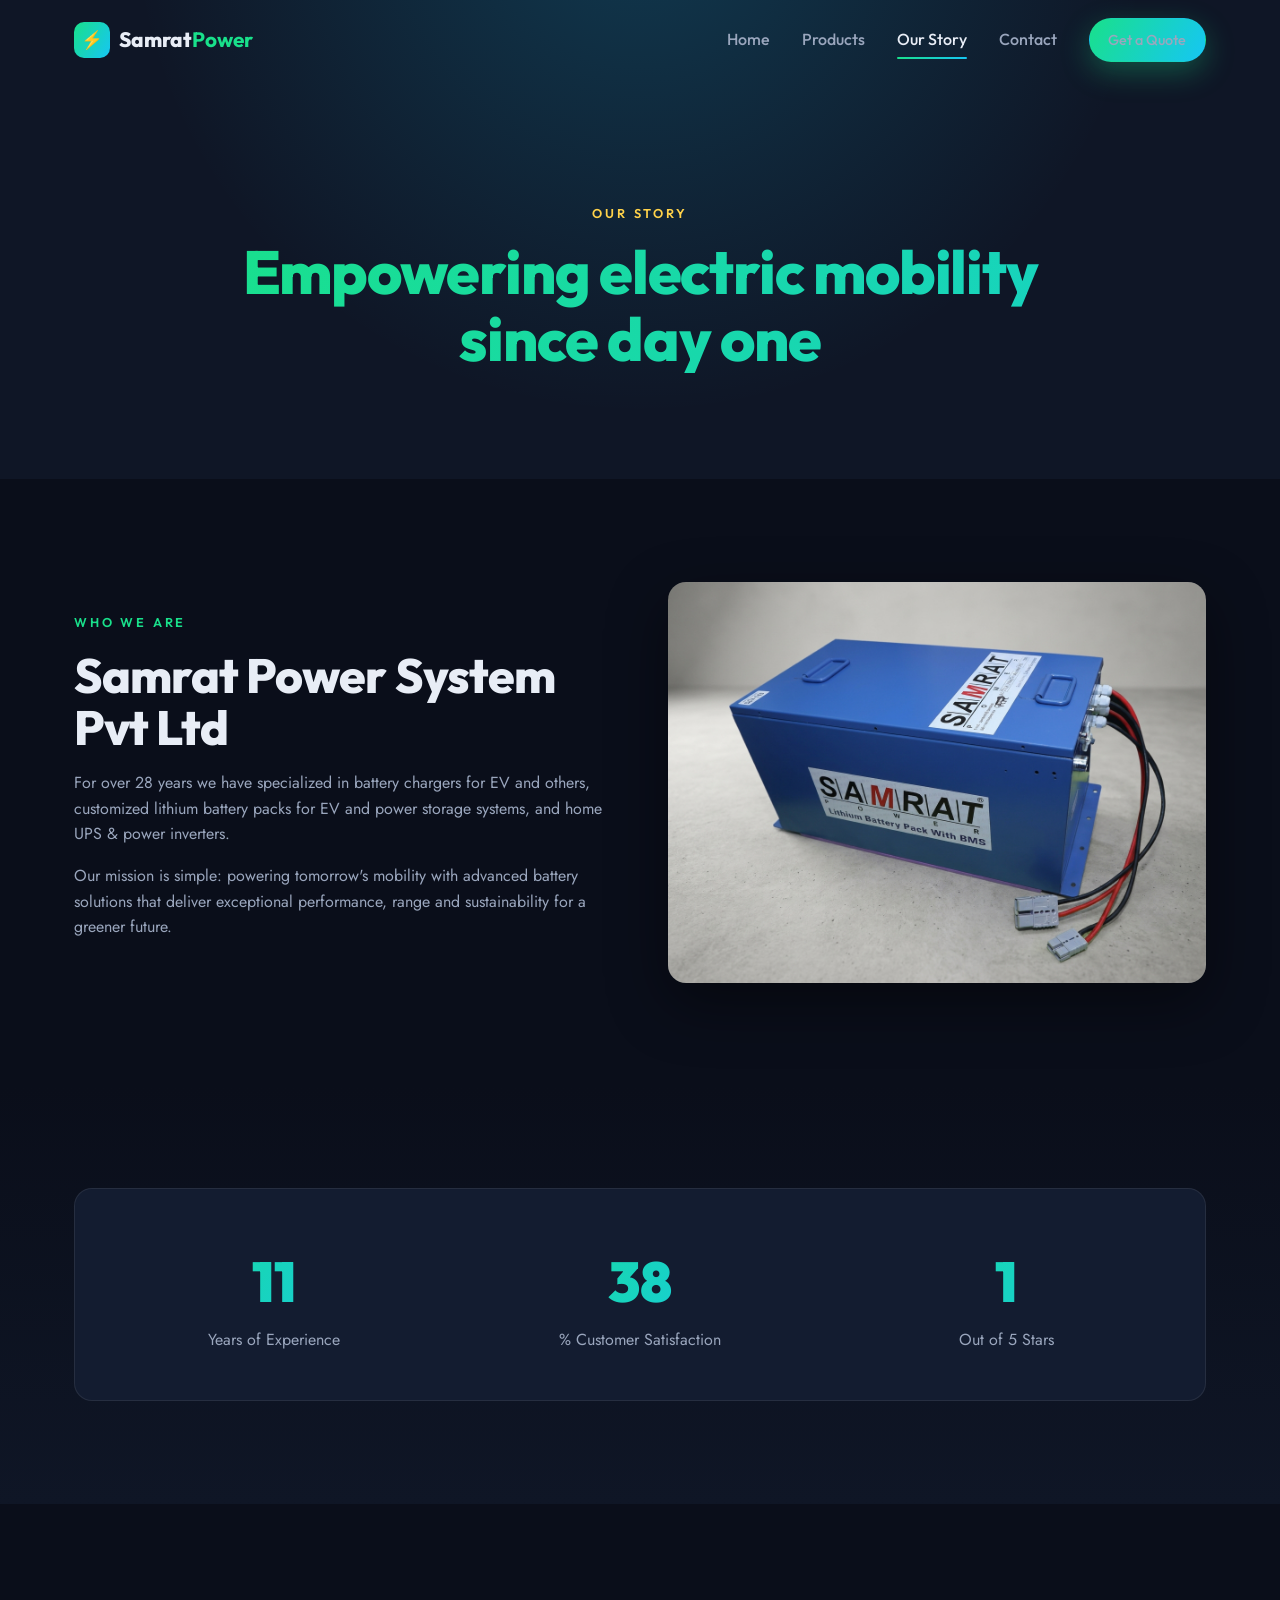
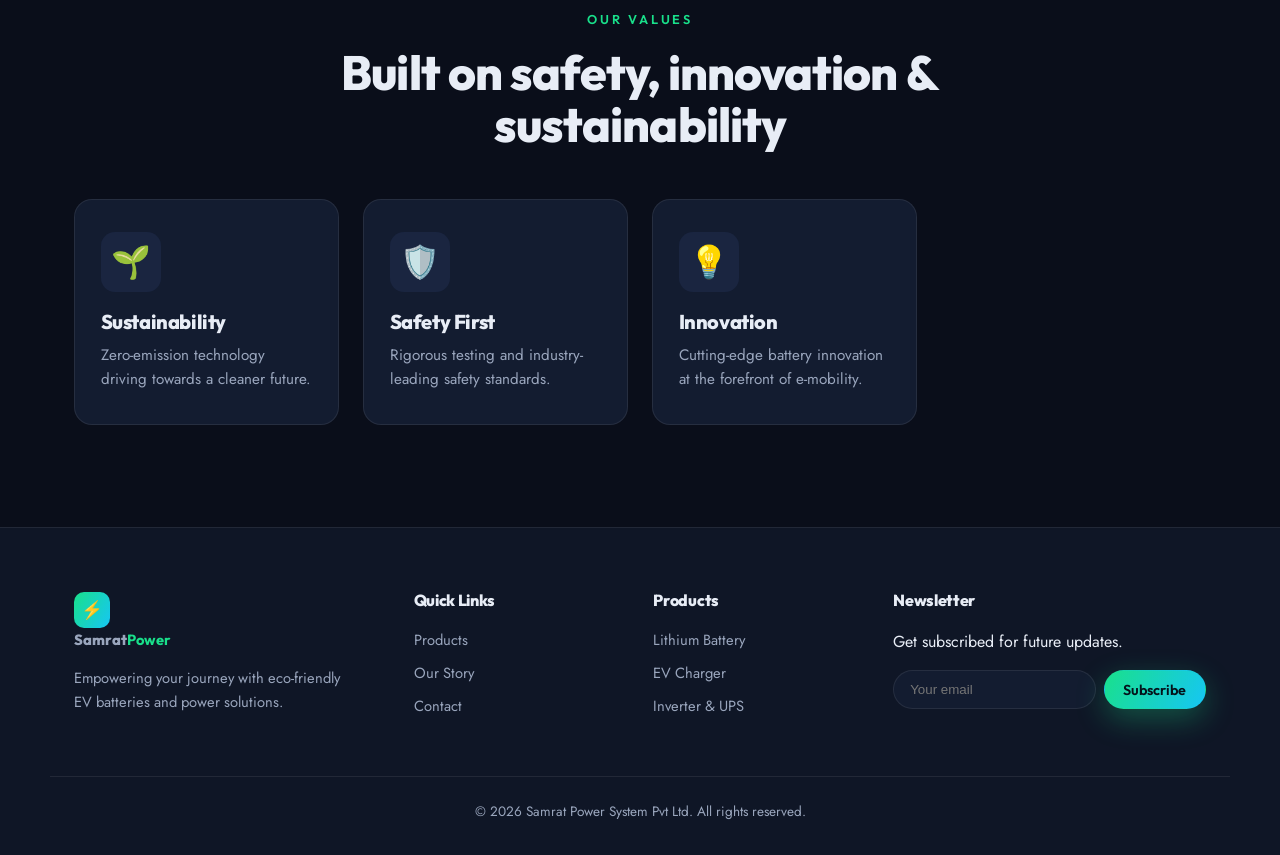
==== about.html @ 5c454dc9 "feat: add pages, product data and interactive JS (RTL gallery, parallax, reveal)" ====
<!DOCTYPE html>
<html lang="en">
<head>
  <meta charset="UTF-8" />
  <meta name="viewport" content="width=device-width, initial-scale=1.0" />
  <meta name="description" content="Our story: 28+ years powering eco-friendly mobility at Samrat Power System Pvt Ltd." />
  <title>Our Story | Samrat Power</title>
  <link rel="preconnect" href="https://fonts.googleapis.com" />
  <link rel="preconnect" href="https://fonts.gstatic.com" crossorigin />
  <link href="https://fonts.googleapis.com/css2?family=Outfit:wght@300;400;500;600;700;800;900&family=Jost:wght@400;500;600;700&display=swap" rel="stylesheet" />
  <link rel="stylesheet" href="assets/css/styles.css" />
</head>
<body data-page="about">
  <div class="scroll-progress" id="scrollProgress"></div>
  <div id="header-mount"></div>
  <main>
    <section class="page-hero">
      <div class="page-hero__bg" data-parallax="0.2"></div>
      <div class="container">
        <span class="eyebrow eyebrow--light reveal">Our Story</span>
        <h1 class="page-hero__title kinetic-line">Empowering electric mobility since day one</h1>
      </div>
    </section>
    <section class="section">
      <div class="container split">
        <div class="split__copy reveal">
          <span class="eyebrow">Who We Are</span>
          <h2 class="section__title">Samrat Power System Pvt Ltd</h2>
          <p>For over 28 years we have specialized in battery chargers for EV and others, customized lithium battery packs for EV and power storage systems, and home UPS &amp; power inverters.</p>
          <p>Our mission is simple: powering tomorrow's mobility with advanced battery solutions that deliver exceptional performance, range and sustainability for a greener future.</p>
        </div>
        <div class="split__visual reveal"><img src="picsdear/Customized_Lithium_Battery_Pack_upto_202606231317.jpeg" alt="Lithium battery pack" loading="lazy" /></div>
      </div>
    </section>
    <section class="section section--alt">
      <div class="container">
        <div class="stats-band reveal">
          <div><strong data-count="28">0</strong><span>Years of Experience</span></div>
          <div><strong data-count="99">0</strong><span>% Customer Satisfaction</span></div>
          <div><strong data-count="5">0</strong><span>Out of 5 Stars</span></div>
        </div>
      </div>
    </section>
    <section class="section">
      <div class="container">
        <div class="section__head reveal"><span class="eyebrow">Our Values</span><h2 class="section__title">Built on safety, innovation &amp; sustainability</h2></div>
        <div class="cards">
          <div class="card reveal"><div class="card__icon">🌱</div><h3>Sustainability</h3><p>Zero-emission technology driving towards a cleaner future.</p></div>
          <div class="card reveal"><div class="card__icon">🛡️</div><h3>Safety First</h3><p>Rigorous testing and industry-leading safety standards.</p></div>
          <div class="card reveal"><div class="card__icon">💡</div><h3>Innovation</h3><p>Cutting-edge battery innovation at the forefront of e-mobility.</p></div>
        </div>
      </div>
    </section>
  </main>
  <div id="footer-mount"></div>
  <script src="assets/js/data.js"></script>
  <script src="assets/js/main.js"></script>
</body>
</html>
---- assets/css/styles.css ----
:root{--bg:#0a0e1a;--bg-2:#0f1626;--surface:#131c30;--surface-2:#1a2540;--line:rgba(255,255,255,.08);--text:#e8edf6;--muted:#9aa6bd;--brand:#19e08b;--brand-2:#16c6f4;--accent:#ffd24a;--grad:linear-gradient(120deg,#19e08b,#16c6f4);--radius:18px;--shadow:0 20px 60px rgba(0,0,0,.45);--maxw:1180px}
*{box-sizing:border-box;margin:0;padding:0}
html{scroll-behavior:smooth}
body{font-family:'Jost',system-ui,sans-serif;background:var(--bg);color:var(--text);line-height:1.6;overflow-x:hidden;-webkit-font-smoothing:antialiased}
h1,h2,h3,h4{font-family:'Outfit',sans-serif;line-height:1.1;font-weight:800;letter-spacing:-.02em}
a{color:inherit;text-decoration:none}
img{max-width:100%;display:block}
.container{width:100%;max-width:var(--maxw);margin:0 auto;padding:0 24px}
.scroll-progress{position:fixed;top:0;left:0;height:3px;width:100%;background:var(--grad);transform:scaleX(0);transform-origin:0 50%;z-index:200}
.btn{display:inline-flex;align-items:center;justify-content:center;gap:.5rem;padding:.95rem 1.7rem;border-radius:999px;font-family:'Outfit';font-weight:600;font-size:1rem;cursor:pointer;border:1px solid transparent;transition:transform .25s,box-shadow .25s,background .25s;will-change:transform}
.btn--sm{padding:.6rem 1.15rem;font-size:.9rem}
.btn--primary{background:var(--grad);color:#04121a;box-shadow:0 10px 30px rgba(25,224,139,.3)}
.btn--primary:hover{transform:translateY(-3px);box-shadow:0 16px 40px rgba(25,224,139,.45)}
.btn--ghost{background:transparent;color:var(--text);border-color:var(--line)}
.btn--ghost:hover{border-color:var(--brand);color:var(--brand);transform:translateY(-3px)}
.eyebrow{display:inline-block;font-family:'Outfit';font-weight:600;font-size:.8rem;letter-spacing:.22em;text-transform:uppercase;color:var(--brand);margin-bottom:1rem}
.eyebrow--light{color:var(--accent)}
.site-header{position:fixed;top:0;left:0;width:100%;z-index:120;padding:1.1rem 0;transition:padding .3s,background .3s,backdrop-filter .3s,border-color .3s;border-bottom:1px solid transparent}
.site-header.scrolled{padding:.6rem 0;background:rgba(10,14,26,.82);backdrop-filter:blur(14px);border-bottom-color:var(--line)}
.site-header__inner{display:flex;align-items:center;justify-content:space-between}
.brand{display:flex;align-items:center;gap:.55rem;font-family:'Outfit';font-weight:800;font-size:1.3rem}
.brand__mark{display:grid;place-items:center;width:36px;height:36px;border-radius:10px;background:var(--grad);color:#04121a;font-size:1.1rem}
.brand__name strong{color:var(--brand)}
.brand--light{color:#fff}
.site-nav{display:flex;align-items:center;gap:2rem}
.site-nav a{font-family:'Outfit';font-weight:500;color:var(--muted);position:relative;transition:color .25s}
.site-nav a:hover,.site-nav a.active{color:var(--text)}
.site-nav a:not(.btn).active::after{content:'';position:absolute;left:0;bottom:-6px;width:100%;height:2px;background:var(--grad);border-radius:2px}
.nav-toggle{display:none;flex-direction:column;gap:5px;background:none;border:0;cursor:pointer;padding:6px}
.nav-toggle span{width:26px;height:2px;background:var(--text);border-radius:2px;transition:.3s}
.nav-toggle.active span:nth-child(1){transform:translateY(7px) rotate(45deg)}
.nav-toggle.active span:nth-child(2){opacity:0}
.nav-toggle.active span:nth-child(3){transform:translateY(-7px) rotate(-45deg)}
.hero{position:relative;min-height:100vh;display:flex;align-items:center;padding:120px 0 60px;overflow:hidden}
.hero__bg{position:absolute;inset:-20% 0;background:radial-gradient(circle at 20% 20%,rgba(25,224,139,.18),transparent 45%),radial-gradient(circle at 80% 30%,rgba(22,198,244,.18),transparent 45%),var(--bg-2);z-index:-2}
.hero__glow{position:absolute;width:600px;height:600px;right:-150px;top:10%;background:var(--grad);filter:blur(140px);opacity:.18;border-radius:50%;z-index:-1;animation:float 9s ease-in-out infinite}
@keyframes float{0%,100%{transform:translateY(0)}50%{transform:translateY(-40px)}}
.hero__inner{display:grid;grid-template-columns:1.1fr .9fr;gap:3rem;align-items:center}
.hero__title{font-size:clamp(2.6rem,6vw,5rem);font-weight:900;margin-bottom:1.4rem}
.hero__title .kinetic{display:block;opacity:0;transform:translateY(40px);animation:kinetic .8s forwards cubic-bezier(.16,1,.3,1)}
.hero__title .kinetic:nth-child(1){animation-delay:.15s}
.hero__title .kinetic:nth-child(2){animation-delay:.32s}
.hero__title .kinetic:nth-child(3){animation-delay:.49s}
.hero__title .accent{background:var(--grad);-webkit-background-clip:text;background-clip:text;-webkit-text-fill-color:transparent}
@keyframes kinetic{to{opacity:1;transform:translateY(0)}}
.hero__lead{font-size:1.15rem;color:var(--muted);max-width:520px;margin-bottom:2rem}
.hero__cta{display:flex;gap:1rem;flex-wrap:wrap;margin-bottom:2.5rem}
.hero__stats{display:flex;gap:2.5rem}
.hero__stats strong{display:block;font-family:'Outfit';font-size:2.2rem;font-weight:800;background:var(--grad);-webkit-background-clip:text;background-clip:text;-webkit-text-fill-color:transparent}
.hero__stats span{font-size:.85rem;color:var(--muted)}
.hero__visual{position:relative}
.hero__img{filter:drop-shadow(0 30px 60px rgba(0,0,0,.5));animation:bob 6s ease-in-out infinite}
@keyframes bob{0%,100%{transform:translateY(0)}50%{transform:translateY(-18px)}}
.hero__marquee{position:absolute;bottom:0;left:0;width:100%;padding:14px 0;border-top:1px solid var(--line);border-bottom:1px solid var(--line);background:rgba(255,255,255,.02);overflow:hidden;white-space:nowrap}
.marquee__track{display:inline-flex;gap:2rem;align-items:center;animation:marquee 22s linear infinite;font-family:'Outfit';font-weight:600;letter-spacing:.08em;color:var(--muted);text-transform:uppercase;font-size:.9rem}
.marquee__track span:nth-child(even){color:var(--brand)}
@keyframes marquee{to{transform:translateX(-50%)}}
.section{padding:clamp(4rem,8vw,7rem) 0}
.section--alt{background:linear-gradient(180deg,var(--bg),var(--bg-2))}
.section__head{max-width:680px;margin:0 auto 3rem;text-align:center}
.section__title{font-size:clamp(1.9rem,4vw,3rem);margin-bottom:1rem}
.section__sub{color:var(--muted);font-size:1.1rem}
.section__foot{text-align:center;margin-top:3rem}
.reveal{opacity:0;transform:translateY(36px);transition:opacity .7s ease,transform .7s cubic-bezier(.16,1,.3,1)}
.reveal.in{opacity:1;transform:none}
.cards{display:grid;grid-template-columns:repeat(4,1fr);gap:1.5rem}
.card{background:var(--surface);border:1px solid var(--line);border-radius:var(--radius);padding:2rem 1.6rem;transition:transform .3s,border-color .3s,box-shadow .3s;position:relative;overflow:hidden}
.card::before{content:'';position:absolute;inset:0;background:var(--grad);opacity:0;transition:opacity .3s;z-index:0}
.card:hover{transform:translateY(-8px);border-color:transparent;box-shadow:var(--shadow)}
.card>*{position:relative;z-index:1}
.card__icon{font-size:2rem;width:60px;height:60px;display:grid;place-items:center;border-radius:14px;background:var(--surface-2);margin-bottom:1.2rem;transition:background .3s}
.card:hover .card__icon{background:rgba(4,18,26,.25)}
.card h3{font-size:1.25rem;margin-bottom:.6rem}
.card p{color:var(--muted);font-size:.95rem;transition:color .3s}
.card:hover p,.card:hover .card__link{color:rgba(4,18,26,.85)}
.card__link{display:inline-block;margin-top:1rem;font-family:'Outfit';font-weight:600;color:var(--brand);font-size:.9rem}
.product-grid{display:grid;grid-template-columns:repeat(3,1fr);gap:1.8rem}
.product-card{background:var(--surface);border:1px solid var(--line);border-radius:var(--radius);overflow:hidden;transition:transform .35s,box-shadow .35s,border-color .35s}
.product-card:hover{transform:translateY(-8px);box-shadow:var(--shadow);border-color:rgba(25,224,139,.4)}
.product-card__media{position:relative;aspect-ratio:4/3;overflow:hidden;background:#fff}
.product-card__media img{width:100%;height:100%;object-fit:cover;transition:transform .6s cubic-bezier(.16,1,.3,1)}
.product-card:hover .product-card__media img{transform:scale(1.08)}
.product-card__badge{position:absolute;top:12px;left:12px;background:rgba(10,14,26,.7);backdrop-filter:blur(6px);color:var(--brand);font-family:'Outfit';font-weight:600;font-size:.72rem;letter-spacing:.05em;padding:.35rem .75rem;border-radius:999px;border:1px solid var(--line)}
.product-card__body{padding:1.5rem}
.product-card__body h3{font-size:1.2rem;margin-bottom:.5rem}
.product-card__body p{color:var(--muted);font-size:.9rem;margin-bottom:1.2rem;display:-webkit-box;-webkit-line-clamp:3;-webkit-box-orient:vertical;overflow:hidden}
.filters{display:flex;flex-wrap:wrap;gap:.75rem;justify-content:center;margin-bottom:3rem}
.chip{font-family:'Outfit';font-weight:500;background:var(--surface);border:1px solid var(--line);color:var(--muted);padding:.6rem 1.3rem;border-radius:999px;cursor:pointer;transition:.25s}
.chip:hover{color:var(--text);border-color:var(--brand)}
.chip.active{background:var(--grad);color:#04121a;border-color:transparent;font-weight:600}
.page-hero{position:relative;padding:200px 0 90px;text-align:center;overflow:hidden}
.page-hero__bg{position:absolute;inset:-20% 0;background:radial-gradient(circle at 50% 0,rgba(22,198,244,.2),transparent 55%),var(--bg-2);z-index:-1}
.page-hero__title{font-size:clamp(2.2rem,5vw,3.8rem);margin:0 auto 1rem;max-width:900px}
.page-hero p{color:var(--muted);max-width:600px;margin:0 auto;font-size:1.1rem}
.kinetic-line{background:var(--grad);-webkit-background-clip:text;background-clip:text;-webkit-text-fill-color:transparent;background-size:200% auto;animation:shine 5s linear infinite}
@keyframes shine{to{background-position:200% center}}
.banner{position:relative;padding:clamp(5rem,10vw,9rem) 0;text-align:center;overflow:hidden}
.banner__bg{position:absolute;inset:-25% 0;background:linear-gradient(135deg,#04121a,#0a2b22),radial-gradient(circle at 70% 30%,rgba(25,224,139,.3),transparent 50%);z-index:-1}
.banner__inner{max-width:760px;margin:0 auto}
.banner__title{font-size:clamp(1.8rem,4vw,3rem);margin-bottom:1rem}
.banner p{color:var(--muted);font-size:1.1rem}
.split{display:grid;grid-template-columns:1fr 1fr;gap:3.5rem;align-items:center}
.split__visual img{border-radius:var(--radius);box-shadow:var(--shadow);width:100%}
.split__copy p{color:var(--muted);margin-bottom:1rem}
.split__copy .section__title{text-align:left}
.stats-band{display:grid;grid-template-columns:repeat(3,1fr);gap:2rem;text-align:center;background:var(--surface);border:1px solid var(--line);border-radius:var(--radius);padding:3rem 2rem}
.stats-band strong{display:block;font-family:'Outfit';font-size:clamp(2.5rem,5vw,3.5rem);font-weight:900;background:var(--grad);-webkit-background-clip:text;background-clip:text;-webkit-text-fill-color:transparent}
.stats-band span{color:var(--muted)}
.reviews-track{display:flex;gap:1.5rem;overflow:hidden;-webkit-mask-image:linear-gradient(90deg,transparent,#000 8%,#000 92%,transparent);mask-image:linear-gradient(90deg,transparent,#000 8%,#000 92%,transparent)}
.reviews-track:hover figure{animation-play-state:paused}
.review{flex:0 0 360px;max-width:85vw;background:var(--surface);border:1px solid var(--line);border-radius:var(--radius);padding:2rem;animation:reviewScroll 36s linear infinite}
@keyframes reviewScroll{to{transform:translateX(calc(-1 * (360px + 1.5rem) * 5))}}
.review__stars{color:var(--accent);letter-spacing:.1em;margin-bottom:1rem;font-size:1.1rem}
.review blockquote{color:var(--text);font-size:.98rem;margin-bottom:1.3rem}
.review figcaption strong{display:block;font-family:'Outfit'}
.review figcaption span{color:var(--muted);font-size:.85rem}
.contact-list{list-style:none;margin-top:1.5rem;display:grid;gap:1.1rem}
.contact-list li{display:flex;align-items:center;gap:1rem;color:var(--muted)}
.contact-list a:hover{color:var(--brand)}
.contact-list__ic{width:44px;height:44px;display:grid;place-items:center;background:var(--surface);border:1px solid var(--line);border-radius:12px;font-size:1.1rem}
.form{background:var(--surface);border:1px solid var(--line);border-radius:var(--radius);padding:2rem}
.form__row{margin-bottom:1.1rem}
.form label{display:block;font-family:'Outfit';font-size:.85rem;color:var(--muted);margin-bottom:.4rem}
.form input,.form textarea{width:100%;background:var(--bg-2);border:1px solid var(--line);border-radius:12px;padding:.85rem 1rem;color:var(--text);font-family:inherit;font-size:1rem;transition:border-color .25s}
.form input:focus,.form textarea:focus{outline:none;border-color:var(--brand)}
.form__note{color:var(--brand);margin-top:1rem;font-family:'Outfit'}
.modal{position:fixed;inset:0;z-index:300;display:none}
.modal.open{display:block}
.modal__overlay{position:absolute;inset:0;background:rgba(4,7,15,.8);backdrop-filter:blur(6px)}
.modal__dialog{position:relative;max-width:1000px;width:92%;margin:6vh auto;background:var(--surface);border:1px solid var(--line);border-radius:24px;box-shadow:var(--shadow);max-height:88vh;overflow:hidden;animation:pop .4s cubic-bezier(.16,1,.3,1)}
@keyframes pop{from{opacity:0;transform:translateY(30px) scale(.97)}to{opacity:1;transform:none}}
.modal__close{position:absolute;top:14px;right:16px;z-index:5;width:40px;height:40px;border-radius:50%;border:1px solid var(--line);background:rgba(10,14,26,.6);color:#fff;font-size:1.4rem;cursor:pointer;transition:.25s}
.modal__close:hover{background:var(--brand);color:#04121a;transform:rotate(90deg)}
.modal__body{display:grid;grid-template-columns:1.2fr .8fr}
.gallery{position:relative;overflow:hidden;background:#fff}
.gallery::before,.gallery::after{content:'';position:absolute;top:0;bottom:0;width:60px;z-index:2;pointer-events:none}
.gallery::before{left:0;background:linear-gradient(90deg,rgba(255,255,255,.9),transparent)}
.gallery::after{right:0;background:linear-gradient(270deg,rgba(255,255,255,.9),transparent)}
.gallery__track{display:flex;height:100%;will-change:transform}
.gallery__item{flex:0 0 auto;width:300px;height:100%;min-height:380px}
.gallery__item img{width:100%;height:100%;object-fit:cover}
.modal__info{padding:2.2rem;overflow-y:auto}
.modal__info h2{font-size:1.6rem;margin-bottom:.8rem}
.modal__info>p{color:var(--muted);margin-bottom:1.3rem}
.modal__specs{list-style:none;display:grid;gap:.6rem;margin-bottom:1.6rem}
.modal__specs li{padding-left:1.5rem;position:relative;color:var(--text);font-size:.92rem}
.modal__specs li::before{content:'✓';position:absolute;left:0;color:var(--brand);font-weight:700}
.site-footer{background:var(--bg-2);border-top:1px solid var(--line);padding:4rem 0 2rem}
.site-footer__grid{display:grid;grid-template-columns:1.5fr 1fr 1fr 1.5fr;gap:2.5rem}
.site-footer h4{font-size:1rem;margin-bottom:1.2rem;color:var(--text)}
.site-footer a{display:block;color:var(--muted);margin-bottom:.6rem;font-size:.92rem;transition:color .2s}
.site-footer a:hover{color:var(--brand)}
.site-footer__brand p{color:var(--muted);font-size:.92rem;margin-top:1rem;max-width:280px}
.site-footer__brand a{margin-bottom:0}
.sub-form{display:flex;gap:.5rem;margin-top:1rem}
.sub-form input{flex:1;min-width:0;background:var(--surface);border:1px solid var(--line);border-radius:999px;padding:.65rem 1rem;color:var(--text)}
.sub-form input:focus{outline:none;border-color:var(--brand)}
.site-footer__bottom{margin-top:3rem;padding-top:1.5rem;border-top:1px solid var(--line);color:var(--muted);font-size:.85rem;text-align:center}
@media(max-width:980px){.hero__inner{grid-template-columns:1fr;text-align:center}.hero__copy{order:2}.hero__visual{order:1;max-width:420px;margin:0 auto}.hero__cta,.hero__stats{justify-content:center}.cards{grid-template-columns:repeat(2,1fr)}.product-grid{grid-template-columns:repeat(2,1fr)}.split{grid-template-columns:1fr}.split__copy .section__title{text-align:center}.split__copy{text-align:center}.modal__body{grid-template-columns:1fr}.gallery__item{min-height:300px}.site-footer__grid{grid-template-columns:1fr 1fr}}
@media(max-width:640px){.nav-toggle{display:flex}.site-nav{position:fixed;inset:0 0 0 auto;width:min(78%,320px);flex-direction:column;align-items:flex-start;justify-content:center;gap:1.6rem;background:var(--bg-2);padding:2rem;transform:translateX(100%);transition:transform .35s cubic-bezier(.16,1,.3,1);border-left:1px solid var(--line)}.site-nav.open{transform:none;box-shadow:var(--shadow)}.cards,.product-grid,.stats-band,.site-footer__grid{grid-template-columns:1fr}.hero__stats{gap:1.5rem}.hero{padding-top:140px}.review{flex-basis:300px}}
@media(prefers-reduced-motion:reduce){*{animation:none!important;transition:none!important}.reveal{opacity:1;transform:none}.hero__title .kinetic{opacity:1;transform:none}}
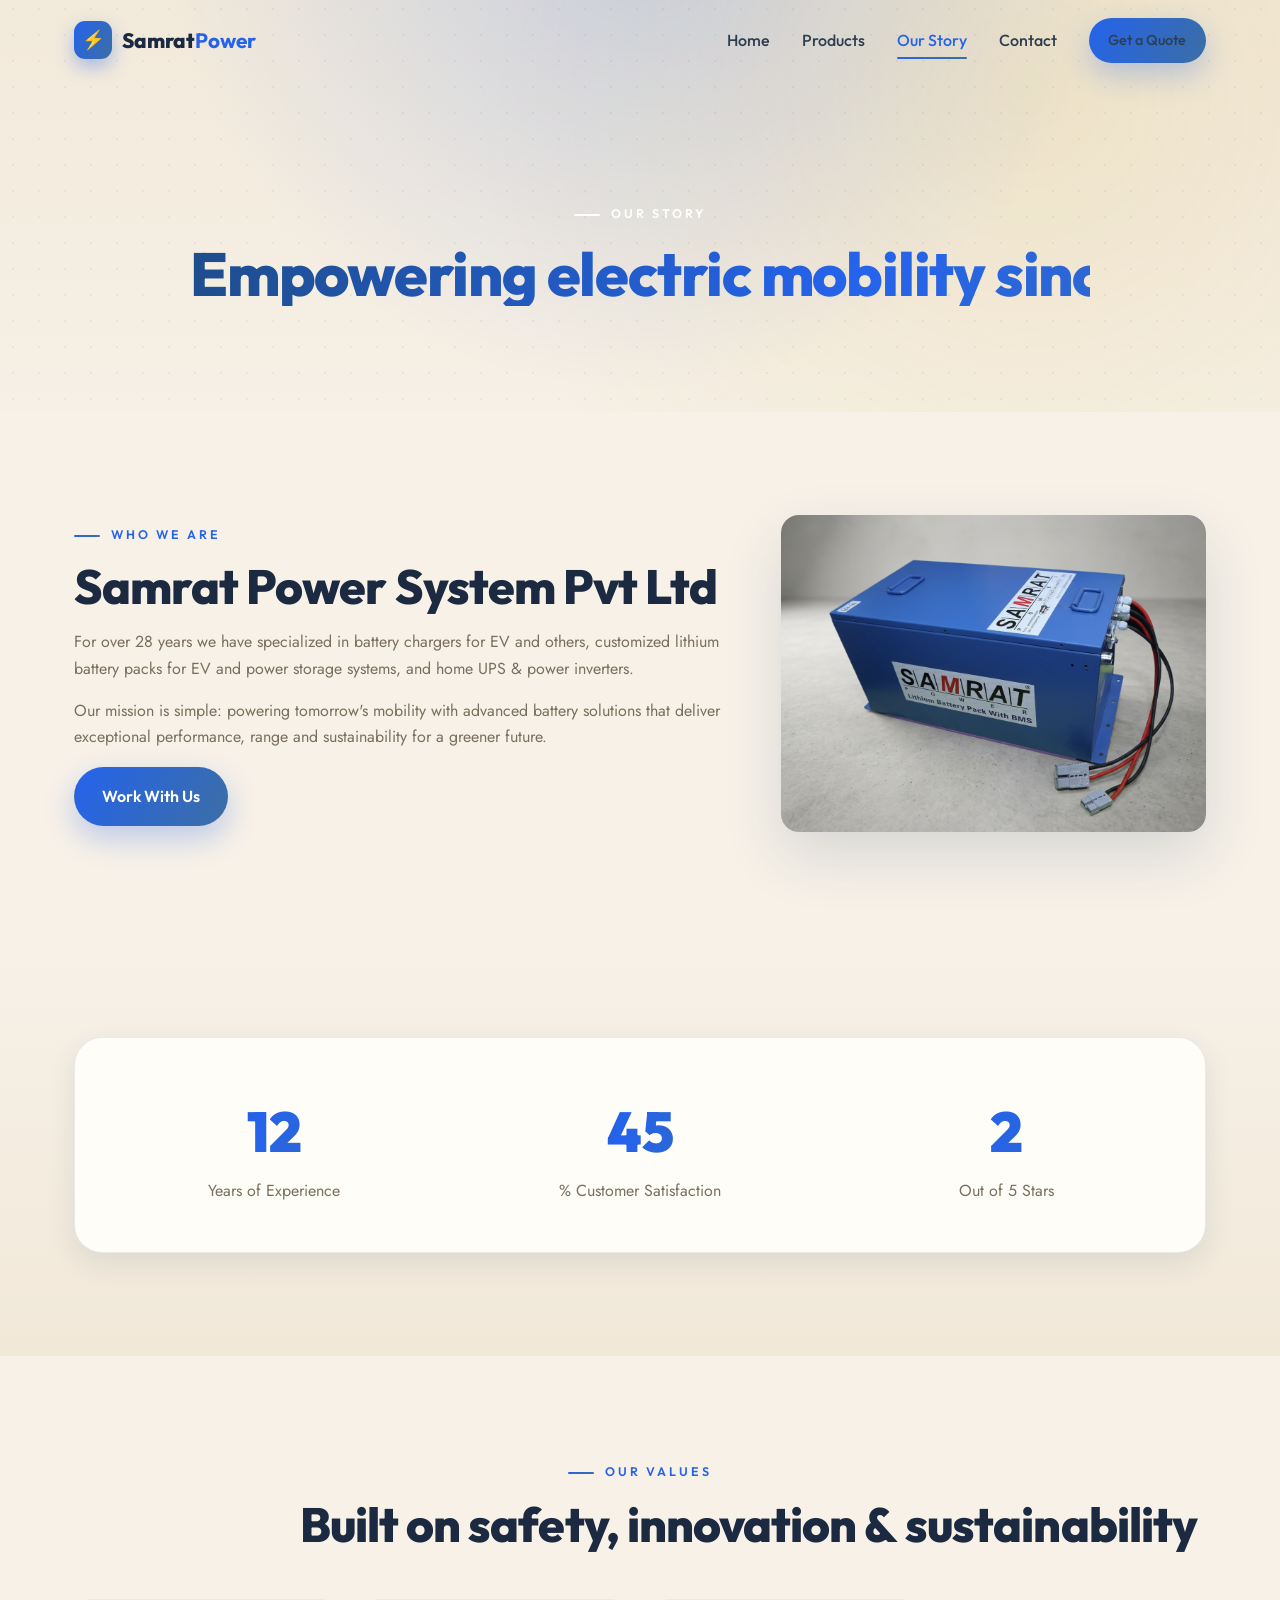
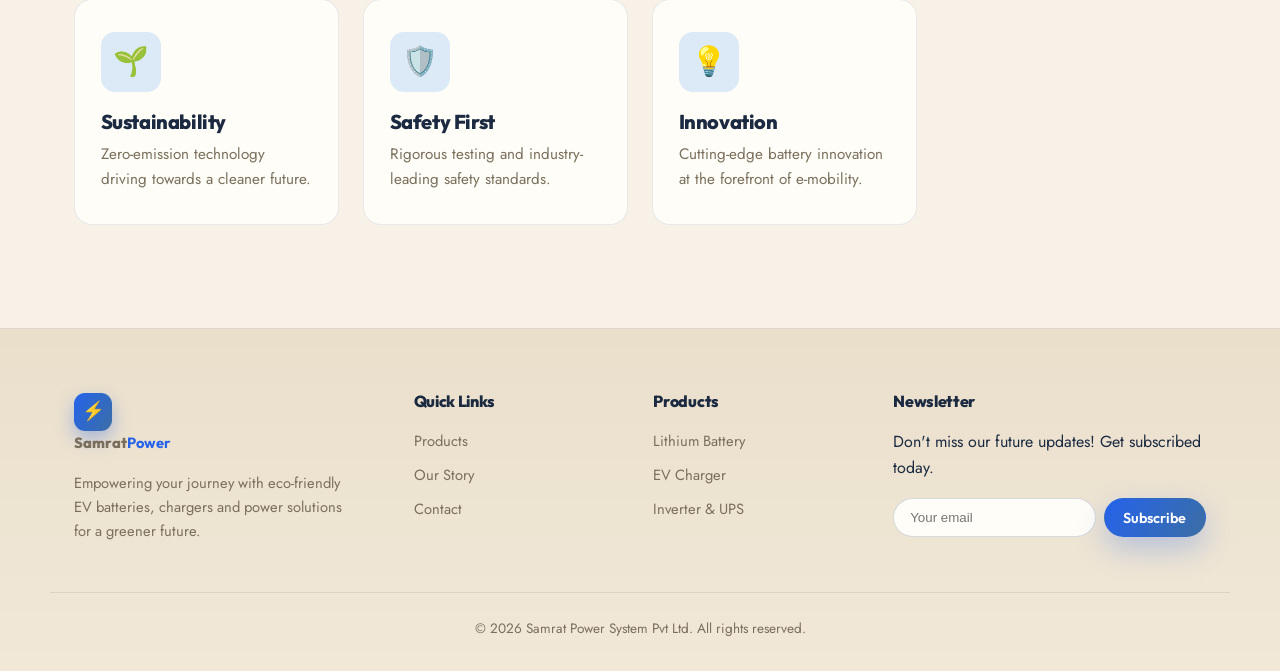
==== commit e18be1dd: "Redesign: beige-blue theme + rich text animations + FAQ section - New warm beige/deep navy/vivid blu" ====
--- a/about.html
+++ b/about.html
@@ -18,16 +18,17 @@
       <div class="page-hero__bg" data-parallax="0.2"></div>
       <div class="container">
         <span class="eyebrow eyebrow--light reveal">Our Story</span>
-        <h1 class="page-hero__title kinetic-line">Empowering electric mobility since day one</h1>
+        <h1 class="page-hero__title grad-anim" data-split-words>Empowering electric mobility since day one</h1>
       </div>
     </section>
     <section class="section">
       <div class="container split">
         <div class="split__copy reveal">
           <span class="eyebrow">Who We Are</span>
-          <h2 class="section__title">Samrat Power System Pvt Ltd</h2>
+          <h2 class="section__title" data-split-words>Samrat Power System Pvt Ltd</h2>
           <p>For over 28 years we have specialized in battery chargers for EV and others, customized lithium battery packs for EV and power storage systems, and home UPS &amp; power inverters.</p>
           <p>Our mission is simple: powering tomorrow's mobility with advanced battery solutions that deliver exceptional performance, range and sustainability for a greener future.</p>
+          <a href="contact.html" class="btn btn--primary magnetic">Work With Us</a>
         </div>
         <div class="split__visual reveal"><img src="picsdear/Customized_Lithium_Battery_Pack_upto_202606231317.jpeg" alt="Lithium battery pack" loading="lazy" /></div>
       </div>
@@ -43,11 +44,11 @@
     </section>
     <section class="section">
       <div class="container">
-        <div class="section__head reveal"><span class="eyebrow">Our Values</span><h2 class="section__title">Built on safety, innovation &amp; sustainability</h2></div>
-        <div class="cards">
-          <div class="card reveal"><div class="card__icon">🌱</div><h3>Sustainability</h3><p>Zero-emission technology driving towards a cleaner future.</p></div>
-          <div class="card reveal"><div class="card__icon">🛡️</div><h3>Safety First</h3><p>Rigorous testing and industry-leading safety standards.</p></div>
-          <div class="card reveal"><div class="card__icon">💡</div><h3>Innovation</h3><p>Cutting-edge battery innovation at the forefront of e-mobility.</p></div>
+        <div class="section__head reveal"><span class="eyebrow">Our Values</span><h2 class="section__title" data-split-words>Built on safety, innovation &amp; sustainability</h2></div>
+        <div class="cards stagger">
+          <div class="card"><div class="card__icon">🌱</div><h3>Sustainability</h3><p>Zero-emission technology driving towards a cleaner future.</p></div>
+          <div class="card"><div class="card__icon">🛡️</div><h3>Safety First</h3><p>Rigorous testing and industry-leading safety standards.</p></div>
+          <div class="card"><div class="card__icon">💡</div><h3>Innovation</h3><p>Cutting-edge battery innovation at the forefront of e-mobility.</p></div>
         </div>
       </div>
     </section>
--- a/assets/css/styles.css
+++ b/assets/css/styles.css
@@ -1,136 +1,248 @@
-:root{--bg:#0a0e1a;--bg-2:#0f1626;--surface:#131c30;--surface-2:#1a2540;--line:rgba(255,255,255,.08);--text:#e8edf6;--muted:#9aa6bd;--brand:#19e08b;--brand-2:#16c6f4;--accent:#ffd24a;--grad:linear-gradient(120deg,#19e08b,#16c6f4);--radius:18px;--shadow:0 20px 60px rgba(0,0,0,.45);--maxw:1180px}
+/* ============================================================
+   Samrat Power — Beige / Blue design system
+   Warm beige surfaces · deep navy ink · vivid blue brand · amber accent
+   ============================================================ */
+:root{
+  /* Beige surface family */
+  --bg:#F7F1E8;
+  --bg-2:#F1E8D8;
+  --bg-3:#EADFCB;
+  --surface:#FFFDF7;
+  --surface-2:#FBF4E7;
+  --line:rgba(30,58,95,.10);
+  --line-2:rgba(30,58,95,.18);
+
+  /* Ink / text */
+  --ink:#1B2A41;          /* deep navy */
+  --ink-2:#2D3E50;
+  --muted:#7A6F5D;        /* warm gray */
+  --muted-2:#9A8E7A;
+
+  /* Blue brand */
+  --brand:#2563EB;        /* vivid blue */
+  --brand-2:#1E4D8C;      /* deep blue */
+  --brand-3:#3B6EA5;      /* medium blue */
+  --brand-soft:#DCE9F7;   /* blue tint */
+  --accent:#C9A227;       /* warm amber */
+  --accent-2:#E0B83A;
+
+  --grad:linear-gradient(120deg,#2563EB,#3B6EA5);
+  --grad-warm:linear-gradient(120deg,#C9A227,#E0B83A);
+  --grad-text:linear-gradient(110deg,#1E4D8C 0%,#2563EB 45%,#3B6EA5 100%);
+
+  --radius:18px;
+  --radius-lg:28px;
+  --shadow:0 24px 60px rgba(30,58,95,.14);
+  --shadow-sm:0 10px 28px rgba(30,58,95,.10);
+  --maxw:1180px;
+  --ease:cubic-bezier(.16,1,.3,1);
+}
+
 *{box-sizing:border-box;margin:0;padding:0}
 html{scroll-behavior:smooth}
-body{font-family:'Jost',system-ui,sans-serif;background:var(--bg);color:var(--text);line-height:1.6;overflow-x:hidden;-webkit-font-smoothing:antialiased}
-h1,h2,h3,h4{font-family:'Outfit',sans-serif;line-height:1.1;font-weight:800;letter-spacing:-.02em}
+body{font-family:'Jost',system-ui,sans-serif;background:var(--bg);color:var(--ink);line-height:1.65;overflow-x:hidden;-webkit-font-smoothing:antialiased}
+h1,h2,h3,h4{font-family:'Outfit',sans-serif;line-height:1.08;font-weight:800;letter-spacing:-.02em;color:var(--ink)}
 a{color:inherit;text-decoration:none}
 img{max-width:100%;display:block}
+::selection{background:var(--brand);color:#fff}
+
 .container{width:100%;max-width:var(--maxw);margin:0 auto;padding:0 24px}
-.scroll-progress{position:fixed;top:0;left:0;height:3px;width:100%;background:var(--grad);transform:scaleX(0);transform-origin:0 50%;z-index:200}
-.btn{display:inline-flex;align-items:center;justify-content:center;gap:.5rem;padding:.95rem 1.7rem;border-radius:999px;font-family:'Outfit';font-weight:600;font-size:1rem;cursor:pointer;border:1px solid transparent;transition:transform .25s,box-shadow .25s,background .25s;will-change:transform}
+
+/* Scroll progress */
+.scroll-progress{position:fixed;top:0;left:0;height:3px;width:100%;background:var(--grad);transform:scaleX(0);transform-origin:0 50%;z-index:200;transition:transform .1s linear}
+
+/* Buttons */
+.btn{display:inline-flex;align-items:center;justify-content:center;gap:.5rem;padding:.95rem 1.7rem;border-radius:999px;font-family:'Outfit';font-weight:600;font-size:1rem;cursor:pointer;border:1px solid transparent;transition:transform .25s var(--ease),box-shadow .25s,background .25s,color .25s;will-change:transform;position:relative;overflow:hidden}
 .btn--sm{padding:.6rem 1.15rem;font-size:.9rem}
-.btn--primary{background:var(--grad);color:#04121a;box-shadow:0 10px 30px rgba(25,224,139,.3)}
-.btn--primary:hover{transform:translateY(-3px);box-shadow:0 16px 40px rgba(25,224,139,.45)}
-.btn--ghost{background:transparent;color:var(--text);border-color:var(--line)}
+.btn--primary{background:var(--grad);color:#fff;box-shadow:0 12px 30px rgba(37,99,235,.28)}
+.btn--primary:hover{transform:translateY(-3px);box-shadow:0 18px 40px rgba(37,99,235,.40)}
+.btn--ghost{background:transparent;color:var(--ink);border-color:var(--line-2)}
 .btn--ghost:hover{border-color:var(--brand);color:var(--brand);transform:translateY(-3px)}
-.eyebrow{display:inline-block;font-family:'Outfit';font-weight:600;font-size:.8rem;letter-spacing:.22em;text-transform:uppercase;color:var(--brand);margin-bottom:1rem}
-.eyebrow--light{color:var(--accent)}
-.site-header{position:fixed;top:0;left:0;width:100%;z-index:120;padding:1.1rem 0;transition:padding .3s,background .3s,backdrop-filter .3s,border-color .3s;border-bottom:1px solid transparent}
-.site-header.scrolled{padding:.6rem 0;background:rgba(10,14,26,.82);backdrop-filter:blur(14px);border-bottom-color:var(--line)}
+/* shine sweep on primary buttons */
+.btn--primary::after{content:'';position:absolute;top:0;left:-120%;width:60%;height:100%;background:linear-gradient(100deg,transparent,rgba(255,255,255,.45),transparent);transform:skewX(-20deg);transition:left .6s var(--ease)}
+.btn--primary:hover::after{left:140%}
+
+.eyebrow{display:inline-block;font-family:'Outfit';font-weight:600;font-size:.78rem;letter-spacing:.24em;text-transform:uppercase;color:var(--brand);margin-bottom:1rem;position:relative}
+.eyebrow::before{content:'';display:inline-block;width:26px;height:2px;background:var(--grad);vertical-align:middle;margin-right:.7rem;border-radius:2px}
+.eyebrow--light{color:#fff}
+.eyebrow--light::before{background:#fff}
+
+/* ============================================================
+   Header
+   ============================================================ */
+.site-header{position:fixed;top:0;left:0;width:100%;z-index:120;padding:1.1rem 0;transition:padding .3s,background .3s,box-shadow .3s,border-color .3s;border-bottom:1px solid transparent}
+.site-header.scrolled{padding:.6rem 0;background:rgba(247,241,232,.88);backdrop-filter:blur(16px) saturate(1.4);box-shadow:0 6px 24px rgba(30,58,95,.08);border-bottom-color:var(--line)}
 .site-header__inner{display:flex;align-items:center;justify-content:space-between}
-.brand{display:flex;align-items:center;gap:.55rem;font-family:'Outfit';font-weight:800;font-size:1.3rem}
-.brand__mark{display:grid;place-items:center;width:36px;height:36px;border-radius:10px;background:var(--grad);color:#04121a;font-size:1.1rem}
+.brand{display:flex;align-items:center;gap:.6rem;font-family:'Outfit';font-weight:800;font-size:1.3rem;color:var(--ink)}
+.brand__mark{display:grid;place-items:center;width:38px;height:38px;border-radius:11px;background:var(--grad);color:#fff;font-size:1.15rem;box-shadow:0 8px 18px rgba(37,99,235,.35)}
 .brand__name strong{color:var(--brand)}
 .brand--light{color:#fff}
 .site-nav{display:flex;align-items:center;gap:2rem}
-.site-nav a{font-family:'Outfit';font-weight:500;color:var(--muted);position:relative;transition:color .25s}
-.site-nav a:hover,.site-nav a.active{color:var(--text)}
-.site-nav a:not(.btn).active::after{content:'';position:absolute;left:0;bottom:-6px;width:100%;height:2px;background:var(--grad);border-radius:2px}
+.site-nav a{font-family:'Outfit';font-weight:500;color:var(--ink-2);position:relative;transition:color .25s}
+.site-nav a:not(.btn):hover,.site-nav a:not(.btn).active{color:var(--brand)}
+.site-nav a:not(.btn).active::after,.site-nav a:not(.btn):hover::after{content:'';position:absolute;left:0;bottom:-6px;width:100%;height:2px;background:var(--grad);border-radius:2px;transform:scaleX(0);transform-origin:left;animation:navUnderline .4s var(--ease) forwards}
+@keyframes navUnderline{to{transform:scaleX(1)}}
 .nav-toggle{display:none;flex-direction:column;gap:5px;background:none;border:0;cursor:pointer;padding:6px}
-.nav-toggle span{width:26px;height:2px;background:var(--text);border-radius:2px;transition:.3s}
+.nav-toggle span{width:26px;height:2px;background:var(--ink);border-radius:2px;transition:.3s}
 .nav-toggle.active span:nth-child(1){transform:translateY(7px) rotate(45deg)}
 .nav-toggle.active span:nth-child(2){opacity:0}
 .nav-toggle.active span:nth-child(3){transform:translateY(-7px) rotate(-45deg)}
-.hero{position:relative;min-height:100vh;display:flex;align-items:center;padding:120px 0 60px;overflow:hidden}
-.hero__bg{position:absolute;inset:-20% 0;background:radial-gradient(circle at 20% 20%,rgba(25,224,139,.18),transparent 45%),radial-gradient(circle at 80% 30%,rgba(22,198,244,.18),transparent 45%),var(--bg-2);z-index:-2}
-.hero__glow{position:absolute;width:600px;height:600px;right:-150px;top:10%;background:var(--grad);filter:blur(140px);opacity:.18;border-radius:50%;z-index:-1;animation:float 9s ease-in-out infinite}
+
+/* ============================================================
+   Hero
+   ============================================================ */
+.hero{position:relative;min-height:100vh;display:flex;align-items:center;padding:120px 0 80px;overflow:hidden}
+.hero__bg{position:absolute;inset:-20% 0;background:
+  radial-gradient(circle at 18% 22%,rgba(37,99,235,.16),transparent 45%),
+  radial-gradient(circle at 82% 28%,rgba(201,162,39,.14),transparent 45%),
+  linear-gradient(180deg,var(--bg),var(--bg-2));z-index:-2}
+.hero__bg::after{content:'';position:absolute;inset:0;background-image:
+  radial-gradient(rgba(30,58,95,.06) 1px,transparent 1px);
+  background-size:26px 26px;opacity:.6}
+.hero__glow{position:absolute;width:620px;height:620px;right:-160px;top:8%;background:var(--grad);filter:blur(150px);opacity:.20;border-radius:50%;z-index:-1;animation:float 9s ease-in-out infinite}
 @keyframes float{0%,100%{transform:translateY(0)}50%{transform:translateY(-40px)}}
 .hero__inner{display:grid;grid-template-columns:1.1fr .9fr;gap:3rem;align-items:center}
 .hero__title{font-size:clamp(2.6rem,6vw,5rem);font-weight:900;margin-bottom:1.4rem}
-.hero__title .kinetic{display:block;opacity:0;transform:translateY(40px);animation:kinetic .8s forwards cubic-bezier(.16,1,.3,1)}
+.hero__title .kinetic{display:block;opacity:0;transform:translateY(46px);animation:kinetic .85s forwards var(--ease)}
 .hero__title .kinetic:nth-child(1){animation-delay:.15s}
 .hero__title .kinetic:nth-child(2){animation-delay:.32s}
 .hero__title .kinetic:nth-child(3){animation-delay:.49s}
-.hero__title .accent{background:var(--grad);-webkit-background-clip:text;background-clip:text;-webkit-text-fill-color:transparent}
+.hero__title .accent{background:var(--grad-text);-webkit-background-clip:text;background-clip:text;-webkit-text-fill-color:transparent}
 @keyframes kinetic{to{opacity:1;transform:translateY(0)}}
-.hero__lead{font-size:1.15rem;color:var(--muted);max-width:520px;margin-bottom:2rem}
+.hero__lead{font-size:1.18rem;color:var(--muted);max-width:520px;margin-bottom:2rem}
 .hero__cta{display:flex;gap:1rem;flex-wrap:wrap;margin-bottom:2.5rem}
 .hero__stats{display:flex;gap:2.5rem}
-.hero__stats strong{display:block;font-family:'Outfit';font-size:2.2rem;font-weight:800;background:var(--grad);-webkit-background-clip:text;background-clip:text;-webkit-text-fill-color:transparent}
+.hero__stats strong{display:block;font-family:'Outfit';font-size:2.3rem;font-weight:800;background:var(--grad-text);-webkit-background-clip:text;background-clip:text;-webkit-text-fill-color:transparent}
 .hero__stats span{font-size:.85rem;color:var(--muted)}
 .hero__visual{position:relative}
-.hero__img{filter:drop-shadow(0 30px 60px rgba(0,0,0,.5));animation:bob 6s ease-in-out infinite}
+.hero__img{filter:drop-shadow(0 30px 55px rgba(30,58,95,.28));animation:bob 6s ease-in-out infinite}
 @keyframes bob{0%,100%{transform:translateY(0)}50%{transform:translateY(-18px)}}
-.hero__marquee{position:absolute;bottom:0;left:0;width:100%;padding:14px 0;border-top:1px solid var(--line);border-bottom:1px solid var(--line);background:rgba(255,255,255,.02);overflow:hidden;white-space:nowrap}
-.marquee__track{display:inline-flex;gap:2rem;align-items:center;animation:marquee 22s linear infinite;font-family:'Outfit';font-weight:600;letter-spacing:.08em;color:var(--muted);text-transform:uppercase;font-size:.9rem}
+.hero__marquee{position:absolute;bottom:0;left:0;width:100%;padding:14px 0;border-top:1px solid var(--line);border-bottom:1px solid var(--line);background:rgba(255,255,255,.55);backdrop-filter:blur(8px);overflow:hidden;white-space:nowrap}
+.marquee__track{display:inline-flex;gap:2rem;align-items:center;animation:marquee 22s linear infinite;font-family:'Outfit';font-weight:600;letter-spacing:.08em;color:var(--ink-2);text-transform:uppercase;font-size:.88rem}
 .marquee__track span:nth-child(even){color:var(--brand)}
 @keyframes marquee{to{transform:translateX(-50%)}}
+
+/* ============================================================
+   Sections
+   ============================================================ */
 .section{padding:clamp(4rem,8vw,7rem) 0}
 .section--alt{background:linear-gradient(180deg,var(--bg),var(--bg-2))}
 .section__head{max-width:680px;margin:0 auto 3rem;text-align:center}
 .section__title{font-size:clamp(1.9rem,4vw,3rem);margin-bottom:1rem}
 .section__sub{color:var(--muted);font-size:1.1rem}
 .section__foot{text-align:center;margin-top:3rem}
-.reveal{opacity:0;transform:translateY(36px);transition:opacity .7s ease,transform .7s cubic-bezier(.16,1,.3,1)}
+
+/* Reveal on scroll */
+.reveal{opacity:0;transform:translateY(36px);transition:opacity .7s ease,transform .7s var(--ease)}
 .reveal.in{opacity:1;transform:none}
+
+/* Cards */
 .cards{display:grid;grid-template-columns:repeat(4,1fr);gap:1.5rem}
-.card{background:var(--surface);border:1px solid var(--line);border-radius:var(--radius);padding:2rem 1.6rem;transition:transform .3s,border-color .3s,box-shadow .3s;position:relative;overflow:hidden}
-.card::before{content:'';position:absolute;inset:0;background:var(--grad);opacity:0;transition:opacity .3s;z-index:0}
-.card:hover{transform:translateY(-8px);border-color:transparent;box-shadow:var(--shadow)}
+.card{background:var(--surface);border:1px solid var(--line);border-radius:var(--radius);padding:2rem 1.6rem;transition:transform .3s var(--ease),border-color .3s,box-shadow .3s;position:relative;overflow:hidden}
+.card::before{content:'';position:absolute;top:0;left:0;width:100%;height:4px;background:var(--grad);transform:scaleX(0);transform-origin:left;transition:transform .35s var(--ease)}
+.card:hover{transform:translateY(-8px);border-color:var(--line-2);box-shadow:var(--shadow)}
+.card:hover::before{transform:scaleX(1)}
 .card>*{position:relative;z-index:1}
-.card__icon{font-size:2rem;width:60px;height:60px;display:grid;place-items:center;border-radius:14px;background:var(--surface-2);margin-bottom:1.2rem;transition:background .3s}
-.card:hover .card__icon{background:rgba(4,18,26,.25)}
+.card__icon{font-size:1.8rem;width:60px;height:60px;display:grid;place-items:center;border-radius:14px;background:var(--brand-soft);margin-bottom:1.2rem;transition:transform .35s var(--ease)}
+.card:hover .card__icon{transform:scale(1.1) rotate(-6deg)}
 .card h3{font-size:1.25rem;margin-bottom:.6rem}
-.card p{color:var(--muted);font-size:.95rem;transition:color .3s}
-.card:hover p,.card:hover .card__link{color:rgba(4,18,26,.85)}
-.card__link{display:inline-block;margin-top:1rem;font-family:'Outfit';font-weight:600;color:var(--brand);font-size:.9rem}
+.card p{color:var(--muted);font-size:.95rem}
+.card__link{display:inline-block;margin-top:1rem;font-family:'Outfit';font-weight:600;color:var(--brand);font-size:.9rem;transition:gap .25s}
+.card:hover .card__link{letter-spacing:.02em}
+
+/* ============================================================
+   Product grid + modal
+   ============================================================ */
 .product-grid{display:grid;grid-template-columns:repeat(3,1fr);gap:1.8rem}
-.product-card{background:var(--surface);border:1px solid var(--line);border-radius:var(--radius);overflow:hidden;transition:transform .35s,box-shadow .35s,border-color .35s}
-.product-card:hover{transform:translateY(-8px);box-shadow:var(--shadow);border-color:rgba(25,224,139,.4)}
+.product-card{background:var(--surface);border:1px solid var(--line);border-radius:var(--radius);overflow:hidden;transition:transform .35s var(--ease),box-shadow .35s,border-color .35s;cursor:pointer}
+.product-card:hover{transform:translateY(-8px);box-shadow:var(--shadow);border-color:var(--brand-3)}
 .product-card__media{position:relative;aspect-ratio:4/3;overflow:hidden;background:#fff}
-.product-card__media img{width:100%;height:100%;object-fit:cover;transition:transform .6s cubic-bezier(.16,1,.3,1)}
+.product-card__media img{width:100%;height:100%;object-fit:cover;transition:transform .6s var(--ease)}
 .product-card:hover .product-card__media img{transform:scale(1.08)}
-.product-card__badge{position:absolute;top:12px;left:12px;background:rgba(10,14,26,.7);backdrop-filter:blur(6px);color:var(--brand);font-family:'Outfit';font-weight:600;font-size:.72rem;letter-spacing:.05em;padding:.35rem .75rem;border-radius:999px;border:1px solid var(--line)}
+.product-card__badge{position:absolute;top:12px;left:12px;background:rgba(27,42,65,.82);backdrop-filter:blur(6px);color:#fff;font-family:'Outfit';font-weight:600;font-size:.72rem;letter-spacing:.05em;padding:.35rem .75rem;border-radius:999px;border:1px solid rgba(255,255,255,.15)}
 .product-card__body{padding:1.5rem}
 .product-card__body h3{font-size:1.2rem;margin-bottom:.5rem}
 .product-card__body p{color:var(--muted);font-size:.9rem;margin-bottom:1.2rem;display:-webkit-box;-webkit-line-clamp:3;-webkit-box-orient:vertical;overflow:hidden}
 .filters{display:flex;flex-wrap:wrap;gap:.75rem;justify-content:center;margin-bottom:3rem}
-.chip{font-family:'Outfit';font-weight:500;background:var(--surface);border:1px solid var(--line);color:var(--muted);padding:.6rem 1.3rem;border-radius:999px;cursor:pointer;transition:.25s}
-.chip:hover{color:var(--text);border-color:var(--brand)}
-.chip.active{background:var(--grad);color:#04121a;border-color:transparent;font-weight:600}
+.chip{font-family:'Outfit';font-weight:500;background:var(--surface);border:1px solid var(--line-2);color:var(--ink-2);padding:.6rem 1.3rem;border-radius:999px;cursor:pointer;transition:.25s}
+.chip:hover{color:var(--brand);border-color:var(--brand)}
+.chip.active{background:var(--grad);color:#fff;border-color:transparent;font-weight:600;box-shadow:0 8px 18px rgba(37,99,235,.25)}
+
+/* Page hero */
 .page-hero{position:relative;padding:200px 0 90px;text-align:center;overflow:hidden}
-.page-hero__bg{position:absolute;inset:-20% 0;background:radial-gradient(circle at 50% 0,rgba(22,198,244,.2),transparent 55%),var(--bg-2);z-index:-1}
+.page-hero__bg{position:absolute;inset:-20% 0;background:
+  radial-gradient(circle at 50% 0,rgba(37,99,235,.20),transparent 55%),
+  radial-gradient(circle at 80% 30%,rgba(201,162,39,.12),transparent 50%),
+  linear-gradient(180deg,var(--bg-2),var(--bg));z-index:-1}
+.page-hero__bg::after{content:'';position:absolute;inset:0;background-image:radial-gradient(rgba(30,58,95,.06) 1px,transparent 1px);background-size:26px 26px}
 .page-hero__title{font-size:clamp(2.2rem,5vw,3.8rem);margin:0 auto 1rem;max-width:900px}
 .page-hero p{color:var(--muted);max-width:600px;margin:0 auto;font-size:1.1rem}
-.kinetic-line{background:var(--grad);-webkit-background-clip:text;background-clip:text;-webkit-text-fill-color:transparent;background-size:200% auto;animation:shine 5s linear infinite}
+
+.kinetic-line{background:var(--grad-text);-webkit-background-clip:text;background-clip:text;-webkit-text-fill-color:transparent;background-size:200% auto;animation:shine 5s linear infinite}
 @keyframes shine{to{background-position:200% center}}
+
+/* Banner */
 .banner{position:relative;padding:clamp(5rem,10vw,9rem) 0;text-align:center;overflow:hidden}
-.banner__bg{position:absolute;inset:-25% 0;background:linear-gradient(135deg,#04121a,#0a2b22),radial-gradient(circle at 70% 30%,rgba(25,224,139,.3),transparent 50%);z-index:-1}
-.banner__inner{max-width:760px;margin:0 auto}
-.banner__title{font-size:clamp(1.8rem,4vw,3rem);margin-bottom:1rem}
-.banner p{color:var(--muted);font-size:1.1rem}
+.banner__bg{position:absolute;inset:-25% 0;background:
+  linear-gradient(135deg,#0F2440,#1E4D8C),
+  radial-gradient(circle at 70% 30%,rgba(201,162,39,.35),transparent 50%);z-index:-1}
+.banner__inner{max-width:760px;margin:0 auto;color:#fff}
+.banner__inner .eyebrow{color:var(--accent-2)}
+.banner__inner .eyebrow::before{background:var(--accent-2)}
+.banner__title{font-size:clamp(1.8rem,4vw,3rem);margin-bottom:1rem;color:#fff}
+.banner p{color:rgba(255,255,255,.82);font-size:1.1rem}
+
+/* Split layout */
 .split{display:grid;grid-template-columns:1fr 1fr;gap:3.5rem;align-items:center}
 .split__visual img{border-radius:var(--radius);box-shadow:var(--shadow);width:100%}
 .split__copy p{color:var(--muted);margin-bottom:1rem}
 .split__copy .section__title{text-align:left}
-.stats-band{display:grid;grid-template-columns:repeat(3,1fr);gap:2rem;text-align:center;background:var(--surface);border:1px solid var(--line);border-radius:var(--radius);padding:3rem 2rem}
-.stats-band strong{display:block;font-family:'Outfit';font-size:clamp(2.5rem,5vw,3.5rem);font-weight:900;background:var(--grad);-webkit-background-clip:text;background-clip:text;-webkit-text-fill-color:transparent}
+
+/* Stats band */
+.stats-band{display:grid;grid-template-columns:repeat(3,1fr);gap:2rem;text-align:center;background:var(--surface);border:1px solid var(--line);border-radius:var(--radius-lg);padding:3rem 2rem;box-shadow:var(--shadow-sm)}
+.stats-band strong{display:block;font-family:'Outfit';font-size:clamp(2.5rem,5vw,3.5rem);font-weight:900;background:var(--grad-text);-webkit-background-clip:text;background-clip:text;-webkit-text-fill-color:transparent}
 .stats-band span{color:var(--muted)}
+
+/* Reviews */
 .reviews-track{display:flex;gap:1.5rem;overflow:hidden;-webkit-mask-image:linear-gradient(90deg,transparent,#000 8%,#000 92%,transparent);mask-image:linear-gradient(90deg,transparent,#000 8%,#000 92%,transparent)}
-.reviews-track:hover figure{animation-play-state:paused}
-.review{flex:0 0 360px;max-width:85vw;background:var(--surface);border:1px solid var(--line);border-radius:var(--radius);padding:2rem;animation:reviewScroll 36s linear infinite}
+.reviews-track:hover .review{animation-play-state:paused}
+.review{flex:0 0 360px;max-width:85vw;background:var(--surface);border:1px solid var(--line);border-radius:var(--radius);padding:2rem;box-shadow:var(--shadow-sm);animation:reviewScroll 36s linear infinite}
 @keyframes reviewScroll{to{transform:translateX(calc(-1 * (360px + 1.5rem) * 5))}}
 .review__stars{color:var(--accent);letter-spacing:.1em;margin-bottom:1rem;font-size:1.1rem}
-.review blockquote{color:var(--text);font-size:.98rem;margin-bottom:1.3rem}
-.review figcaption strong{display:block;font-family:'Outfit'}
+.review blockquote{color:var(--ink);font-size:.98rem;margin-bottom:1.3rem}
+.review figcaption strong{display:block;font-family:'Outfit';color:var(--brand-2)}
 .review figcaption span{color:var(--muted);font-size:.85rem}
+
+/* FAQ */
+.faq{max-width:820px;margin:0 auto;display:grid;gap:1rem}
+.faq__item{background:var(--surface);border:1px solid var(--line);border-radius:var(--radius);overflow:hidden;transition:border-color .3s,box-shadow .3s}
+.faq__item.open{border-color:var(--brand-3);box-shadow:var(--shadow-sm)}
+.faq__q{width:100%;text-align:left;background:none;border:0;cursor:pointer;padding:1.3rem 1.6rem;font-family:'Outfit';font-weight:600;font-size:1.05rem;color:var(--ink);display:flex;justify-content:space-between;align-items:center;gap:1rem}
+.faq__q .faq__ic{flex:0 0 auto;width:30px;height:30px;border-radius:50%;background:var(--brand-soft);color:var(--brand);display:grid;place-items:center;font-size:1.2rem;transition:transform .35s var(--ease),background .3s,color .3s}
+.faq__item.open .faq__ic{transform:rotate(45deg);background:var(--brand);color:#fff}
+.faq__a{max-height:0;overflow:hidden;transition:max-height .4s var(--ease)}
+.faq__a p{padding:0 1.6rem 1.4rem;color:var(--muted)}
+
+/* Contact */
 .contact-list{list-style:none;margin-top:1.5rem;display:grid;gap:1.1rem}
 .contact-list li{display:flex;align-items:center;gap:1rem;color:var(--muted)}
 .contact-list a:hover{color:var(--brand)}
-.contact-list__ic{width:44px;height:44px;display:grid;place-items:center;background:var(--surface);border:1px solid var(--line);border-radius:12px;font-size:1.1rem}
-.form{background:var(--surface);border:1px solid var(--line);border-radius:var(--radius);padding:2rem}
+.contact-list__ic{width:44px;height:44px;display:grid;place-items:center;background:var(--surface);border:1px solid var(--line);border-radius:12px;font-size:1.1rem;flex:0 0 auto}
+.form{background:var(--surface);border:1px solid var(--line);border-radius:var(--radius);padding:2rem;box-shadow:var(--shadow-sm)}
 .form__row{margin-bottom:1.1rem}
 .form label{display:block;font-family:'Outfit';font-size:.85rem;color:var(--muted);margin-bottom:.4rem}
-.form input,.form textarea{width:100%;background:var(--bg-2);border:1px solid var(--line);border-radius:12px;padding:.85rem 1rem;color:var(--text);font-family:inherit;font-size:1rem;transition:border-color .25s}
-.form input:focus,.form textarea:focus{outline:none;border-color:var(--brand)}
+.form input,.form textarea{width:100%;background:var(--bg);border:1px solid var(--line);border-radius:12px;padding:.85rem 1rem;color:var(--ink);font-family:inherit;font-size:1rem;transition:border-color .25s,box-shadow .25s}
+.form input:focus,.form textarea:focus{outline:none;border-color:var(--brand);box-shadow:0 0 0 3px rgba(37,99,235,.14)}
 .form__note{color:var(--brand);margin-top:1rem;font-family:'Outfit'}
+
+/* Modal */
 .modal{position:fixed;inset:0;z-index:300;display:none}
 .modal.open{display:block}
-.modal__overlay{position:absolute;inset:0;background:rgba(4,7,15,.8);backdrop-filter:blur(6px)}
-.modal__dialog{position:relative;max-width:1000px;width:92%;margin:6vh auto;background:var(--surface);border:1px solid var(--line);border-radius:24px;box-shadow:var(--shadow);max-height:88vh;overflow:hidden;animation:pop .4s cubic-bezier(.16,1,.3,1)}
+.modal__overlay{position:absolute;inset:0;background:rgba(15,36,64,.78);backdrop-filter:blur(6px)}
+.modal__dialog{position:relative;max-width:1000px;width:92%;margin:6vh auto;background:var(--surface);border:1px solid var(--line);border-radius:24px;box-shadow:var(--shadow);max-height:88vh;overflow:hidden;animation:pop .4s var(--ease)}
 @keyframes pop{from{opacity:0;transform:translateY(30px) scale(.97)}to{opacity:1;transform:none}}
-.modal__close{position:absolute;top:14px;right:16px;z-index:5;width:40px;height:40px;border-radius:50%;border:1px solid var(--line);background:rgba(10,14,26,.6);color:#fff;font-size:1.4rem;cursor:pointer;transition:.25s}
-.modal__close:hover{background:var(--brand);color:#04121a;transform:rotate(90deg)}
+.modal__close{position:absolute;top:14px;right:16px;z-index:5;width:40px;height:40px;border-radius:50%;border:1px solid var(--line);background:rgba(255,253,247,.85);color:var(--ink);font-size:1.4rem;cursor:pointer;transition:.25s}
+.modal__close:hover{background:var(--brand);color:#fff;transform:rotate(90deg)}
 .modal__body{display:grid;grid-template-columns:1.2fr .8fr}
 .gallery{position:relative;overflow:hidden;background:#fff}
 .gallery::before,.gallery::after{content:'';position:absolute;top:0;bottom:0;width:60px;z-index:2;pointer-events:none}
@@ -143,19 +255,93 @@
 .modal__info h2{font-size:1.6rem;margin-bottom:.8rem}
 .modal__info>p{color:var(--muted);margin-bottom:1.3rem}
 .modal__specs{list-style:none;display:grid;gap:.6rem;margin-bottom:1.6rem}
-.modal__specs li{padding-left:1.5rem;position:relative;color:var(--text);font-size:.92rem}
+.modal__specs li{padding-left:1.5rem;position:relative;color:var(--ink);font-size:.92rem}
 .modal__specs li::before{content:'✓';position:absolute;left:0;color:var(--brand);font-weight:700}
-.site-footer{background:var(--bg-2);border-top:1px solid var(--line);padding:4rem 0 2rem}
+
+/* Footer */
+.site-footer{background:linear-gradient(180deg,var(--bg-3),var(--bg-2));border-top:1px solid var(--line);padding:4rem 0 2rem}
 .site-footer__grid{display:grid;grid-template-columns:1.5fr 1fr 1fr 1.5fr;gap:2.5rem}
-.site-footer h4{font-size:1rem;margin-bottom:1.2rem;color:var(--text)}
+.site-footer h4{font-size:1rem;margin-bottom:1.2rem;color:var(--ink)}
 .site-footer a{display:block;color:var(--muted);margin-bottom:.6rem;font-size:.92rem;transition:color .2s}
 .site-footer a:hover{color:var(--brand)}
 .site-footer__brand p{color:var(--muted);font-size:.92rem;margin-top:1rem;max-width:280px}
 .site-footer__brand a{margin-bottom:0}
 .sub-form{display:flex;gap:.5rem;margin-top:1rem}
-.sub-form input{flex:1;min-width:0;background:var(--surface);border:1px solid var(--line);border-radius:999px;padding:.65rem 1rem;color:var(--text)}
+.sub-form input{flex:1;min-width:0;background:var(--surface);border:1px solid var(--line-2);border-radius:999px;padding:.65rem 1rem;color:var(--ink)}
 .sub-form input:focus{outline:none;border-color:var(--brand)}
 .site-footer__bottom{margin-top:3rem;padding-top:1.5rem;border-top:1px solid var(--line);color:var(--muted);font-size:.85rem;text-align:center}
-@media(max-width:980px){.hero__inner{grid-template-columns:1fr;text-align:center}.hero__copy{order:2}.hero__visual{order:1;max-width:420px;margin:0 auto}.hero__cta,.hero__stats{justify-content:center}.cards{grid-template-columns:repeat(2,1fr)}.product-grid{grid-template-columns:repeat(2,1fr)}.split{grid-template-columns:1fr}.split__copy .section__title{text-align:center}.split__copy{text-align:center}.modal__body{grid-template-columns:1fr}.gallery__item{min-height:300px}.site-footer__grid{grid-template-columns:1fr 1fr}}
-@media(max-width:640px){.nav-toggle{display:flex}.site-nav{position:fixed;inset:0 0 0 auto;width:min(78%,320px);flex-direction:column;align-items:flex-start;justify-content:center;gap:1.6rem;background:var(--bg-2);padding:2rem;transform:translateX(100%);transition:transform .35s cubic-bezier(.16,1,.3,1);border-left:1px solid var(--line)}.site-nav.open{transform:none;box-shadow:var(--shadow)}.cards,.product-grid,.stats-band,.site-footer__grid{grid-template-columns:1fr}.hero__stats{gap:1.5rem}.hero{padding-top:140px}.review{flex-basis:300px}}
-@media(prefers-reduced-motion:reduce){*{animation:none!important;transition:none!important}.reveal{opacity:1;transform:none}.hero__title .kinetic{opacity:1;transform:none}}
+
+/* ============================================================
+   TEXT ANIMATION UTILITIES
+   ============================================================ */
+/* Split-word reveal (JS splits into spans; words stagger in) */
+.split-words .word{display:inline-block;opacity:0;transform:translateY(120%) rotate(6deg);transition:opacity .6s ease,transform .7s var(--ease)}
+.split-words.in .word{opacity:1;transform:none}
+.split-words .word{transition-delay:calc(var(--i,0) * 45ms)}
+
+/* Letter stagger */
+.split-letters .char{display:inline-block;opacity:0;transform:translateY(.5em);transition:opacity .5s ease,transform .6s var(--ease);transition-delay:calc(var(--i,0) * 28ms)}
+.split-letters.in .char{opacity:1;transform:none}
+
+/* Typewriter */
+.typewriter{border-right:.12em solid var(--brand);white-space:nowrap;overflow:hidden;display:inline-block;animation:caret 1s steps(1) infinite}
+.typewriter.done{border-right-color:transparent;animation:none}
+@keyframes caret{50%{border-right-color:transparent}}
+
+/* Animated gradient headline */
+.grad-anim{background:linear-gradient(110deg,#1E4D8C,#2563EB,#3B6EA5,#C9A227,#1E4D8C);background-size:300% auto;-webkit-background-clip:text;background-clip:text;-webkit-text-fill-color:transparent;animation:gradFlow 8s linear infinite}
+@keyframes gradFlow{to{background-position:300% center}}
+
+/* Underline draw on hover */
+.link-underline{position:relative}
+.link-underline::after{content:'';position:absolute;left:0;bottom:-2px;width:100%;height:2px;background:var(--grad);transform:scaleX(0);transform-origin:right;transition:transform .4s var(--ease)}
+.link-underline:hover::after{transform:scaleX(1);transform-origin:left}
+
+/* Blur-in reveal */
+.blur-in{opacity:0;filter:blur(14px);transform:translateY(20px);transition:opacity .8s ease,filter .8s var(--ease),transform .8s var(--ease)}
+.blur-in.in{opacity:1;filter:blur(0);transform:none}
+
+/* Magnetic button hover handled in JS (.magnetic) */
+.magnetic{transition:transform .25s var(--ease)}
+
+/* Stagger helper for grids */
+.stagger>*{opacity:0;transform:translateY(30px);transition:opacity .6s ease,transform .6s var(--ease)}
+.stagger.in>*{opacity:1;transform:none}
+.stagger.in>*:nth-child(1){transition-delay:.05s}
+.stagger.in>*:nth-child(2){transition-delay:.12s}
+.stagger.in>*:nth-child(3){transition-delay:.19s}
+.stagger.in>*:nth-child(4){transition-delay:.26s}
+.stagger.in>*:nth-child(5){transition-delay:.33s}
+.stagger.in>*:nth-child(6){transition-delay:.40s}
+
+/* ============================================================
+   Responsive
+   ============================================================ */
+@media(max-width:980px){
+  .hero__inner{grid-template-columns:1fr;text-align:center}
+  .hero__copy{order:2}
+  .hero__visual{order:1;max-width:420px;margin:0 auto}
+  .hero__cta,.hero__stats{justify-content:center}
+  .cards{grid-template-columns:repeat(2,1fr)}
+  .product-grid{grid-template-columns:repeat(2,1fr)}
+  .split{grid-template-columns:1fr}
+  .split__copy .section__title{text-align:center}
+  .split__copy{text-align:center}
+  .modal__body{grid-template-columns:1fr}
+  .gallery__item{min-height:300px}
+  .site-footer__grid{grid-template-columns:1fr 1fr}
+}
+@media(max-width:640px){
+  .nav-toggle{display:flex}
+  .site-nav{position:fixed;inset:0 0 0 auto;width:min(78%,320px);flex-direction:column;align-items:flex-start;justify-content:center;gap:1.6rem;background:var(--bg);padding:2rem;transform:translateX(100%);transition:transform .35s var(--ease);border-left:1px solid var(--line);box-shadow:var(--shadow)}
+  .site-nav.open{transform:none}
+  .cards,.product-grid,.stats-band,.site-footer__grid{grid-template-columns:1fr}
+  .hero__stats{gap:1.5rem}
+  .hero{padding-top:140px}
+  .review{flex-basis:300px}
+}
+@media(prefers-reduced-motion:reduce){
+  *{animation:none!important;transition:none!important}
+  .reveal,.blur-in,.split-words .word,.split-letters .char,.stagger>*{opacity:1;transform:none;filter:none}
+  .hero__title .kinetic{opacity:1;transform:none}
+}
